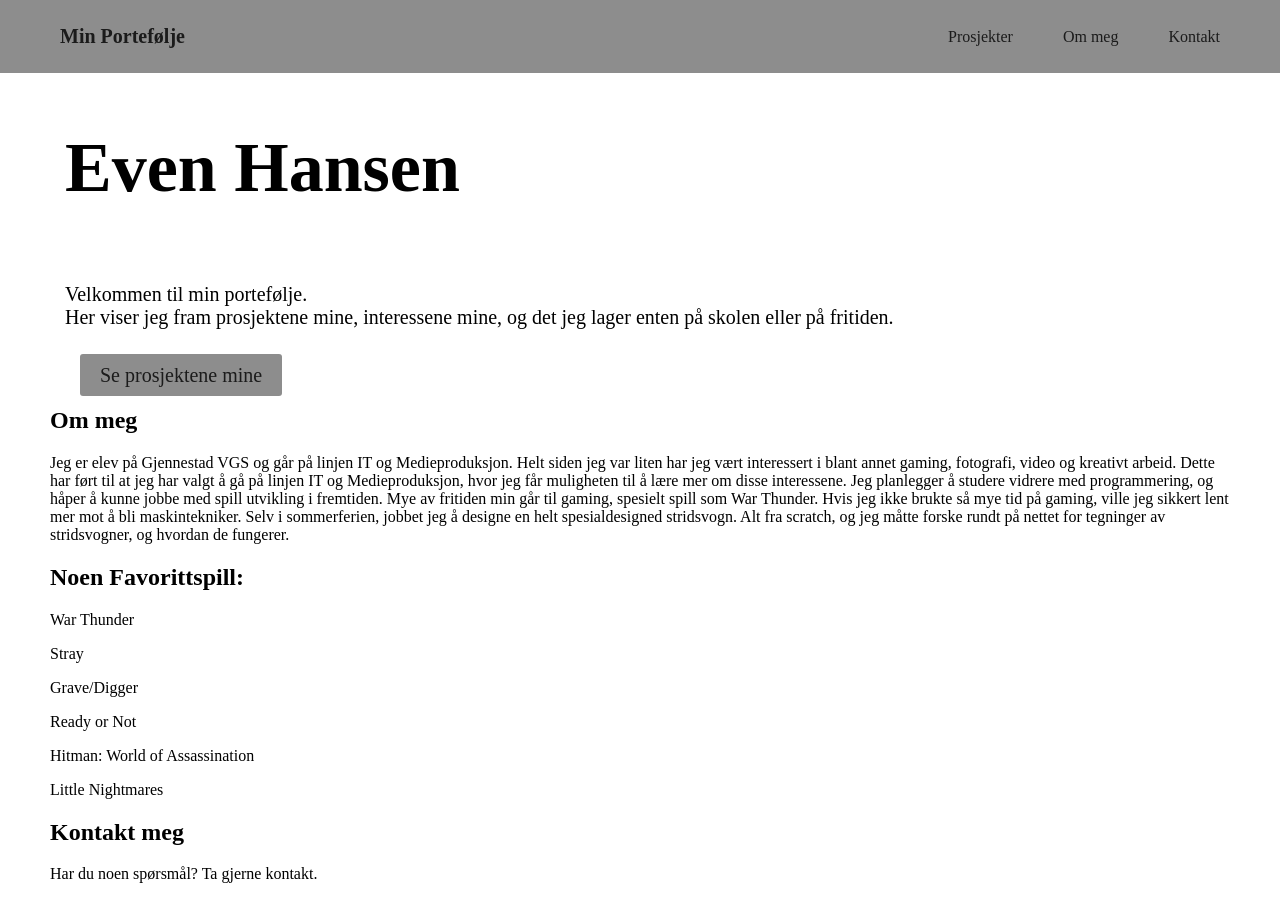
==== index.html @ 784fe70d "CSS prosjekt knapp, større h1 tekst og rafinert intro tekst" ====
<!DOCTYPE html>
<html lang="no">
<head>
    <meta charset="UTF-8">
    <meta name="viewport" content="width=device-width, initial-scale=1.0">
    <title>Min Portefølje</title>
    <link rel="stylesheet" href="styles.css">
</head>

<body>

    <header>
        <nav class="navbar">

            <a href="index.html" class="home">Min Portefølje</a>

            <ul class="nav-links">
                <li><a href="prosjekter.html">Prosjekter</a></li>
                <li><a href="#om meg">Om meg</a></li>
                <li><a href="#kontakt">Kontakt</a></li>
            </ul>

        </nav>
    </header>
  
    <main>

        <h1>Even Hansen</h1>

        <p class="intro">
            Velkommen til min portefølje. <br>
            Her viser jeg fram prosjektene mine,
            interessene mine, og det jeg lager enten på skolen eller på fritiden.
        </p>


        <a href="prosjekter.html" class="button">Se prosjektene mine</a>

        <section id="om meg">
        <h2>Om meg</h2>
        <p>
            Jeg er elev på Gjennestad VGS og går på linjen IT og Medieproduksjon.

            Helt siden jeg var liten har jeg vært interessert i blant annet gaming, fotografi, video og kreativt arbeid.
            Dette har ført til at jeg har valgt å gå på linjen IT og Medieproduksjon, hvor jeg får muligheten til å lære mer om disse interessene.
            Jeg planlegger å studere vidrere med programmering, og håper å kunne jobbe med spill utvikling i fremtiden.

            Mye av fritiden min går til gaming, spesielt spill som War Thunder.
            Hvis jeg ikke brukte så mye tid på gaming, ville jeg sikkert lent mer mot å bli maskintekniker.
            Selv i sommerferien, jobbet jeg å designe en helt spesialdesigned stridsvogn. Alt fra scratch, 
            og jeg måtte forske rundt på nettet for tegninger av stridsvogner, og hvordan de fungerer.
        </p>
        </section>


        <section>
        <h2>Noen Favorittspill:</h2>
        <p>War Thunder</p>
        <p>Stray</p>
        <p>Grave/Digger</p>
        <p>Ready or Not</p>
        <p>Hitman: World of Assassination</p>
        <p>Little Nightmares</p>
        </section>
        

        <section id="kontakt">
        <h2>Kontakt meg</h2>
            <p>
                Har du noen spørsmål?
                Ta gjerne kontakt.
            </p>
        </section>

    </main>

</body>

</html>
---- styles.css ----
html {
    scroll-behavior: smooth;
}

body {
    margin: 0;
}

main {
    padding: 0 50px;
}

header {
    position: sticky;
    top: 0;
    z-index: 1000;
}

.navbar {
    display: flex;
    justify-content: space-between;
    align-items: center;
    padding: 25px 60px;
    background-color: #8d8d8d;
}

.nav-links {
    display: flex;
    gap: 50px;
    list-style: none;
    margin: 0;
    padding: 0;
}

.nav-links a {
    color: #1b1b1b;
    text-decoration: none;
    font-size: 16px;
}

.nav-links a:hover {
    color: #fcfcfc;
}

.home {
    display: flex;
    color:  #1b1b1b;
    text-decoration: none;
    font-size: 20px;
    font-weight: bold;
}

.home:hover {
    color: #fcfcfc;
}

h1 {
    display: flex;
    font-size: 70px;
    margin: 0;
    padding: 55px 15px;
}

.button {
    margin-left: 30px;
    margin-bottom: 20px;
    padding: 10px 20px;
    background-color: #8d8d8d;
    color: #1b1b1b;
    text-decoration: none;
    font-size: 20px;
    border-radius: 3px;
}

.button:hover {
    background-color: #c1bfbf;
    color: #fcfcfc;
}

.intro {
    font-size: 20px;
    margin-bottom: 35px;
    margin-left: 15px;
}
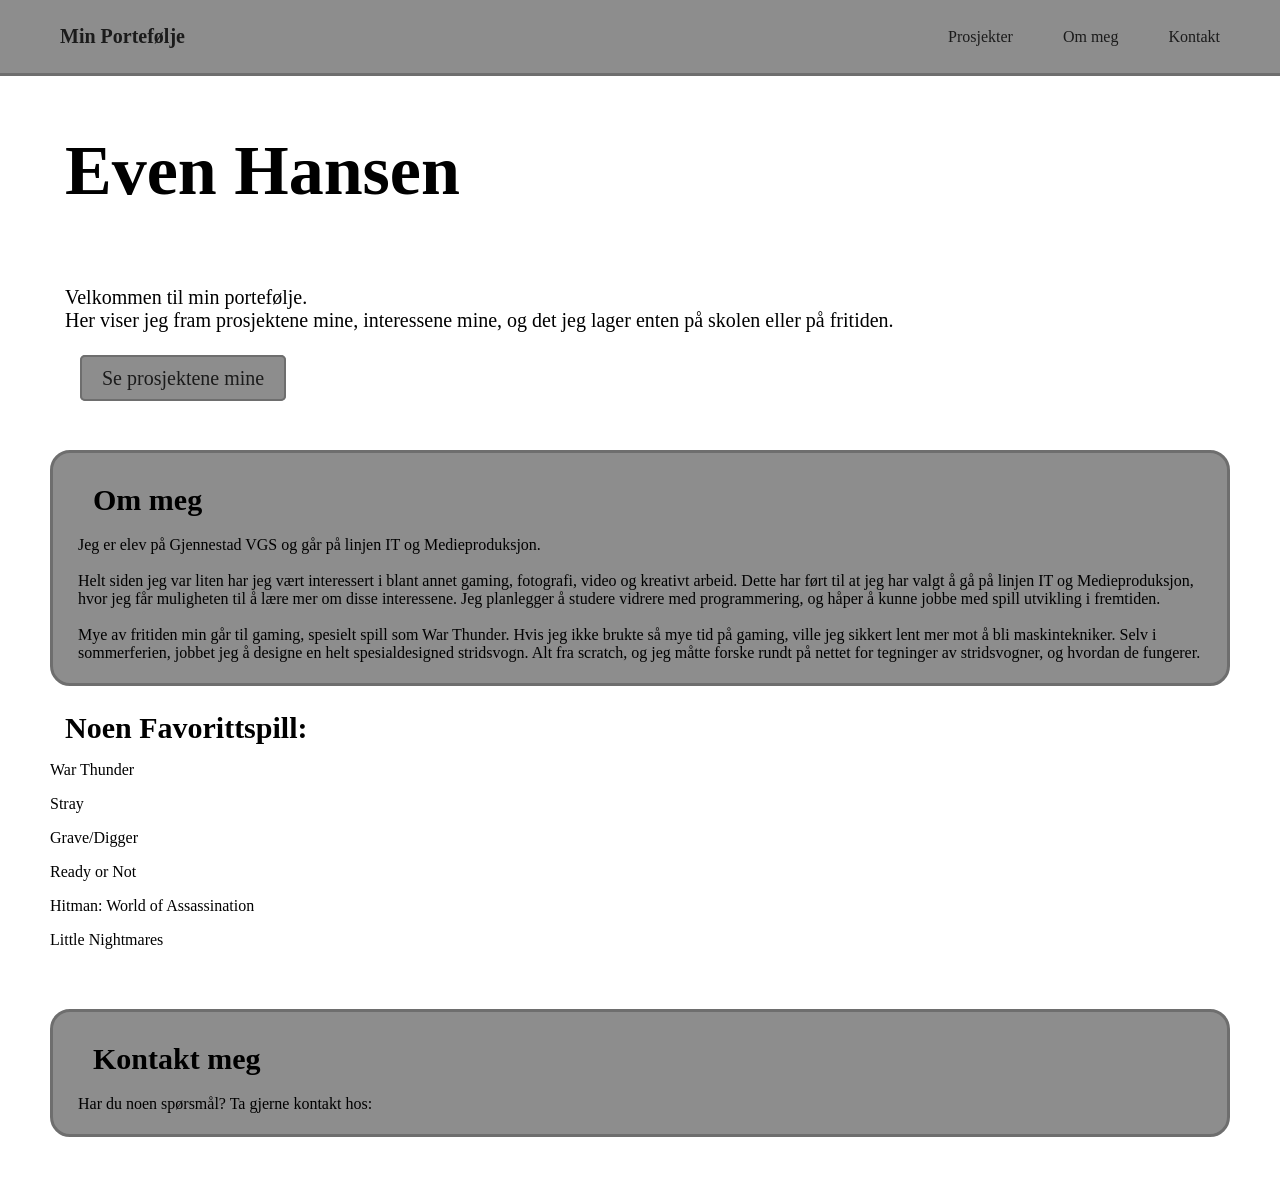
==== commit bfd98a3d: "refinert om-meg og kontakt. Ga borders til dem, button og navbaren" ====
--- a/index.html
+++ b/index.html
@@ -17,7 +17,7 @@
 
             <ul class="nav-links">
                 <li><a href="prosjekter.html">Prosjekter</a></li>
-                <li><a href="#om meg">Om meg</a></li>
+                <li><a href="#om-meg">Om meg</a></li>
                 <li><a href="#kontakt">Kontakt</a></li>
             </ul>
 
@@ -37,15 +37,15 @@
 
         <a href="prosjekter.html" class="button">Se prosjektene mine</a>
 
-        <section id="om meg">
+        <section id="om-meg">
         <h2>Om meg</h2>
         <p>
-            Jeg er elev på Gjennestad VGS og går på linjen IT og Medieproduksjon.
-
+            Jeg er elev på Gjennestad VGS og går på linjen IT og Medieproduksjon. <br>
+            <br>
             Helt siden jeg var liten har jeg vært interessert i blant annet gaming, fotografi, video og kreativt arbeid.
             Dette har ført til at jeg har valgt å gå på linjen IT og Medieproduksjon, hvor jeg får muligheten til å lære mer om disse interessene.
-            Jeg planlegger å studere vidrere med programmering, og håper å kunne jobbe med spill utvikling i fremtiden.
-
+            Jeg planlegger å studere vidrere med programmering, og håper å kunne jobbe med spill utvikling i fremtiden. <br>
+            <br>
             Mye av fritiden min går til gaming, spesielt spill som War Thunder.
             Hvis jeg ikke brukte så mye tid på gaming, ville jeg sikkert lent mer mot å bli maskintekniker.
             Selv i sommerferien, jobbet jeg å designe en helt spesialdesigned stridsvogn. Alt fra scratch, 
@@ -54,7 +54,7 @@
         </section>
 
 
-        <section>
+        <section id="spill">
         <h2>Noen Favorittspill:</h2>
         <p>War Thunder</p>
         <p>Stray</p>
@@ -69,7 +69,7 @@
         <h2>Kontakt meg</h2>
             <p>
                 Har du noen spørsmål?
-                Ta gjerne kontakt.
+                Ta gjerne kontakt hos:
             </p>
         </section>
 
--- a/styles.css
+++ b/styles.css
@@ -22,6 +22,7 @@
     align-items: center;
     padding: 25px 60px;
     background-color: #8d8d8d;
+    border-bottom: 3px solid #6e6e6e;
 }
 
 .nav-links {
@@ -69,16 +70,48 @@
     color: #1b1b1b;
     text-decoration: none;
     font-size: 20px;
-    border-radius: 3px;
+    border-radius: 5px;
+    border: 2px solid #6e6e6e;
 }
 
 .button:hover {
     background-color: #c1bfbf;
     color: #fcfcfc;
+    border: 2px solid #f8f7f7;
 }
 
 .intro {
     font-size: 20px;
     margin-bottom: 35px;
     margin-left: 15px;
+}
+
+h2 {
+    display: flex;
+    font-size: 30px;
+    margin-bottom: 3px;
+    margin-left: 15px;
+}
+
+#om-meg {
+    text-decoration: none;
+    margin-top: 60px;
+    display:flex;
+    flex-direction: column;
+    padding: 5px 25px;
+    border-radius: 20px;
+    background-color: #8d8d8d;
+    border: 3px solid #6e6e6e;
+}
+
+#kontakt {
+    text-decoration: none;
+    margin-top: 60px;
+    margin-bottom: 60px;
+    display:flex;
+    flex-direction: column;
+    padding: 5px 25px;
+    border-radius: 20px;
+    background-color: #8d8d8d;
+    border: 3px solid #6e6e6e;
 }
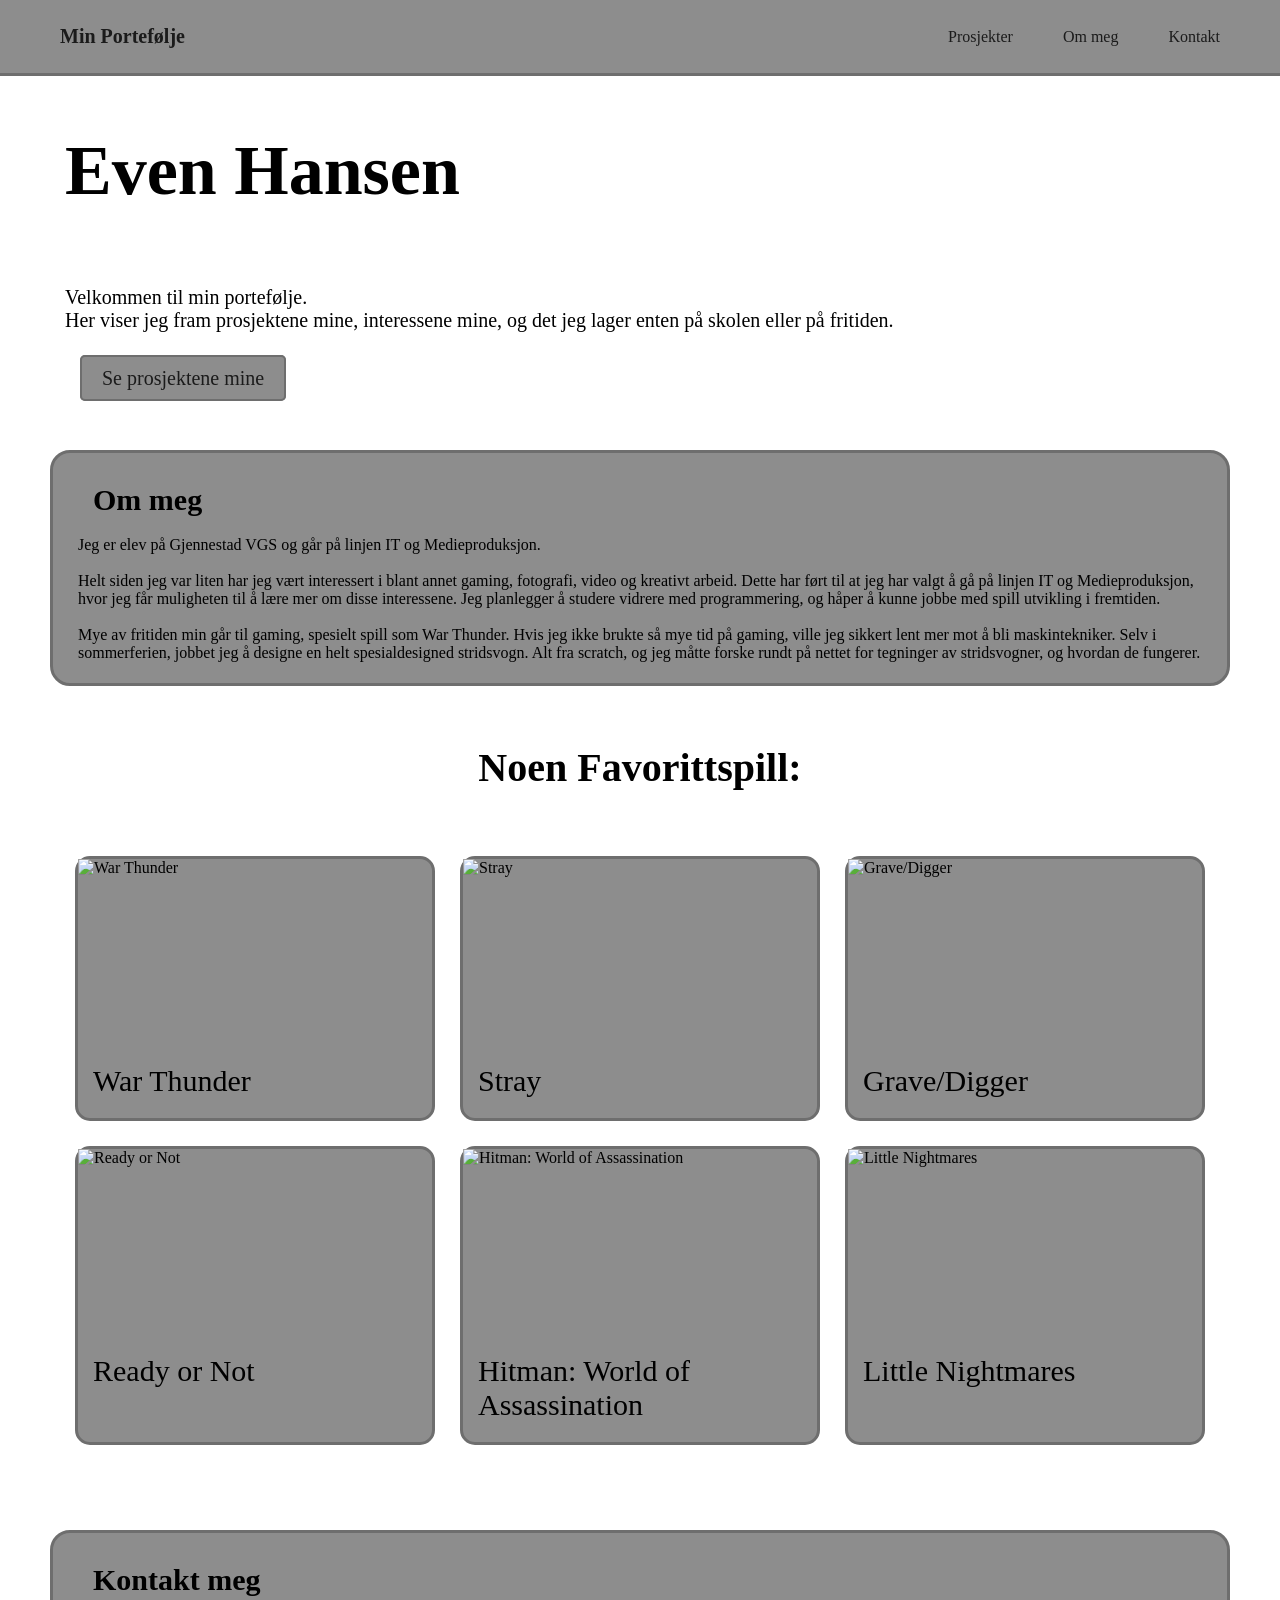
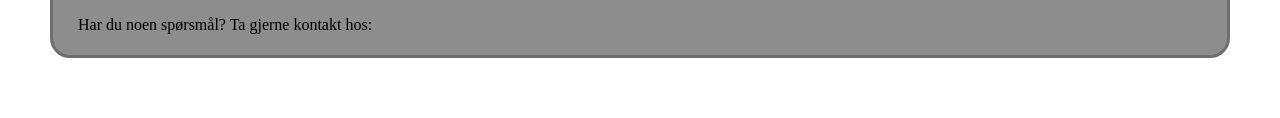
==== commit 841b48b9: "La til ekstra innhold i prosjekt, grid layouts i favouritt spill og prosjekter" ====
--- a/index.html
+++ b/index.html
@@ -53,15 +53,42 @@
         </p>
         </section>
 
+        <br>
 
-        <section id="spill">
-        <h2>Noen Favorittspill:</h2>
-        <p>War Thunder</p>
-        <p>Stray</p>
-        <p>Grave/Digger</p>
-        <p>Ready or Not</p>
-        <p>Hitman: World of Assassination</p>
-        <p>Little Nightmares</p>
+        <p id="favorittspilloverskrift">Noen Favorittspill:</p>
+
+        <section class="favorittspill">
+
+            <section class="spillliste" id="wt">
+                <img src="images/wt.jpg" alt="War Thunder">
+                <p>War Thunder</p>
+            </section>
+
+            <section class="spillliste" id="cat">
+                <img src="images/cat.jpg" alt="Stray">
+                <p>Stray</p>
+            </section>
+
+            <section class="spillliste" id="grave">
+                <img src="images/grave.jpg" alt="Grave/Digger">
+                <p>Grave/Digger</p>
+            </section>
+
+            <section class="spillliste" id="ron">
+                <img src="images/ron.jpg" alt="Ready or Not">
+                <p>Ready or Not</p>
+            </section>
+
+            <section class="spillliste" id="hitmen">
+                <img src="images/hitmen.jpg" alt="Hitman: World of Assassination">
+                <p>Hitman: World of Assassination</p>
+            </section>
+
+            <section class="spillliste" id="lilnightmare">
+                <img src="images/lilnightmare.jpg" alt="Little Nightmares">
+                <p>Little Nightmares</p>
+            </section>
+
         </section>
         
 
--- a/styles.css
+++ b/styles.css
@@ -114,4 +114,96 @@
     border-radius: 20px;
     background-color: #8d8d8d;
     border: 3px solid #6e6e6e;
+}
+
+.prosjektliste {
+    display: grid;
+    grid-template-columns: 1fr 1fr 1fr;
+    gap: 25px;
+    padding: 25px;
+}
+
+.prosjektkort {
+    display: flex;
+    flex-direction: column;
+    background-color: #8d8d8d;
+    border: 3px solid #6e6e6e;
+    border-radius: 15px;
+    transition: transform 0.2s ease;
+}
+
+.prosjektkort img {
+    width: 100%;
+    height: 200px;
+    object-fit: cover;
+}
+
+.prosjektkort h3 {
+    font-size: 20px;
+    margin: 15px 15px 5px;
+}
+
+.prosjektkort p {
+    font-size: 14px;
+    line-height: 1.6;
+    margin: 5px 15px 20px;
+}
+
+.prosjektkort:hover {
+    transform: translateY(-7px);
+}
+
+#favorittspilloverskrift {
+    text-align: center;
+    font-size: 40px;
+    font-weight: bold;
+}
+
+.favorittspill {
+    display: grid;
+    grid-template-columns: 1fr 1fr 1fr;
+    gap: 25px;
+    padding: 25px;
+}
+
+.spillliste {
+    display: flex;
+    flex-direction: column;
+    background-color: #8d8d8d;
+    border: 3px solid #6e6e6e;
+    border-radius: 15px;
+    transition: transform 0.2s ease;
+}
+
+.spillliste img {
+    width: 100%;
+    height: 200px;
+    object-fit: cover;
+}
+
+.spillliste p {
+    font-size: 30px;
+    margin: 5px 15px 20px;
+}
+
+.spillliste:hover {
+    transform: translateY(-7px);
+}
+
+@media (max-width: 900px) {
+    .prosjektliste {
+        grid-template-columns: 1fr 1fr;
+    }
+    .favorittspill {
+        grid-template-columns: 1fr 1fr;
+    }
+}
+
+@media (max-width: 600px) {
+    .prosjektliste {
+        grid-template-columns: 1fr;
+    }
+    .favorittspill {
+        grid-template-columns: 1fr;
+    }
 }
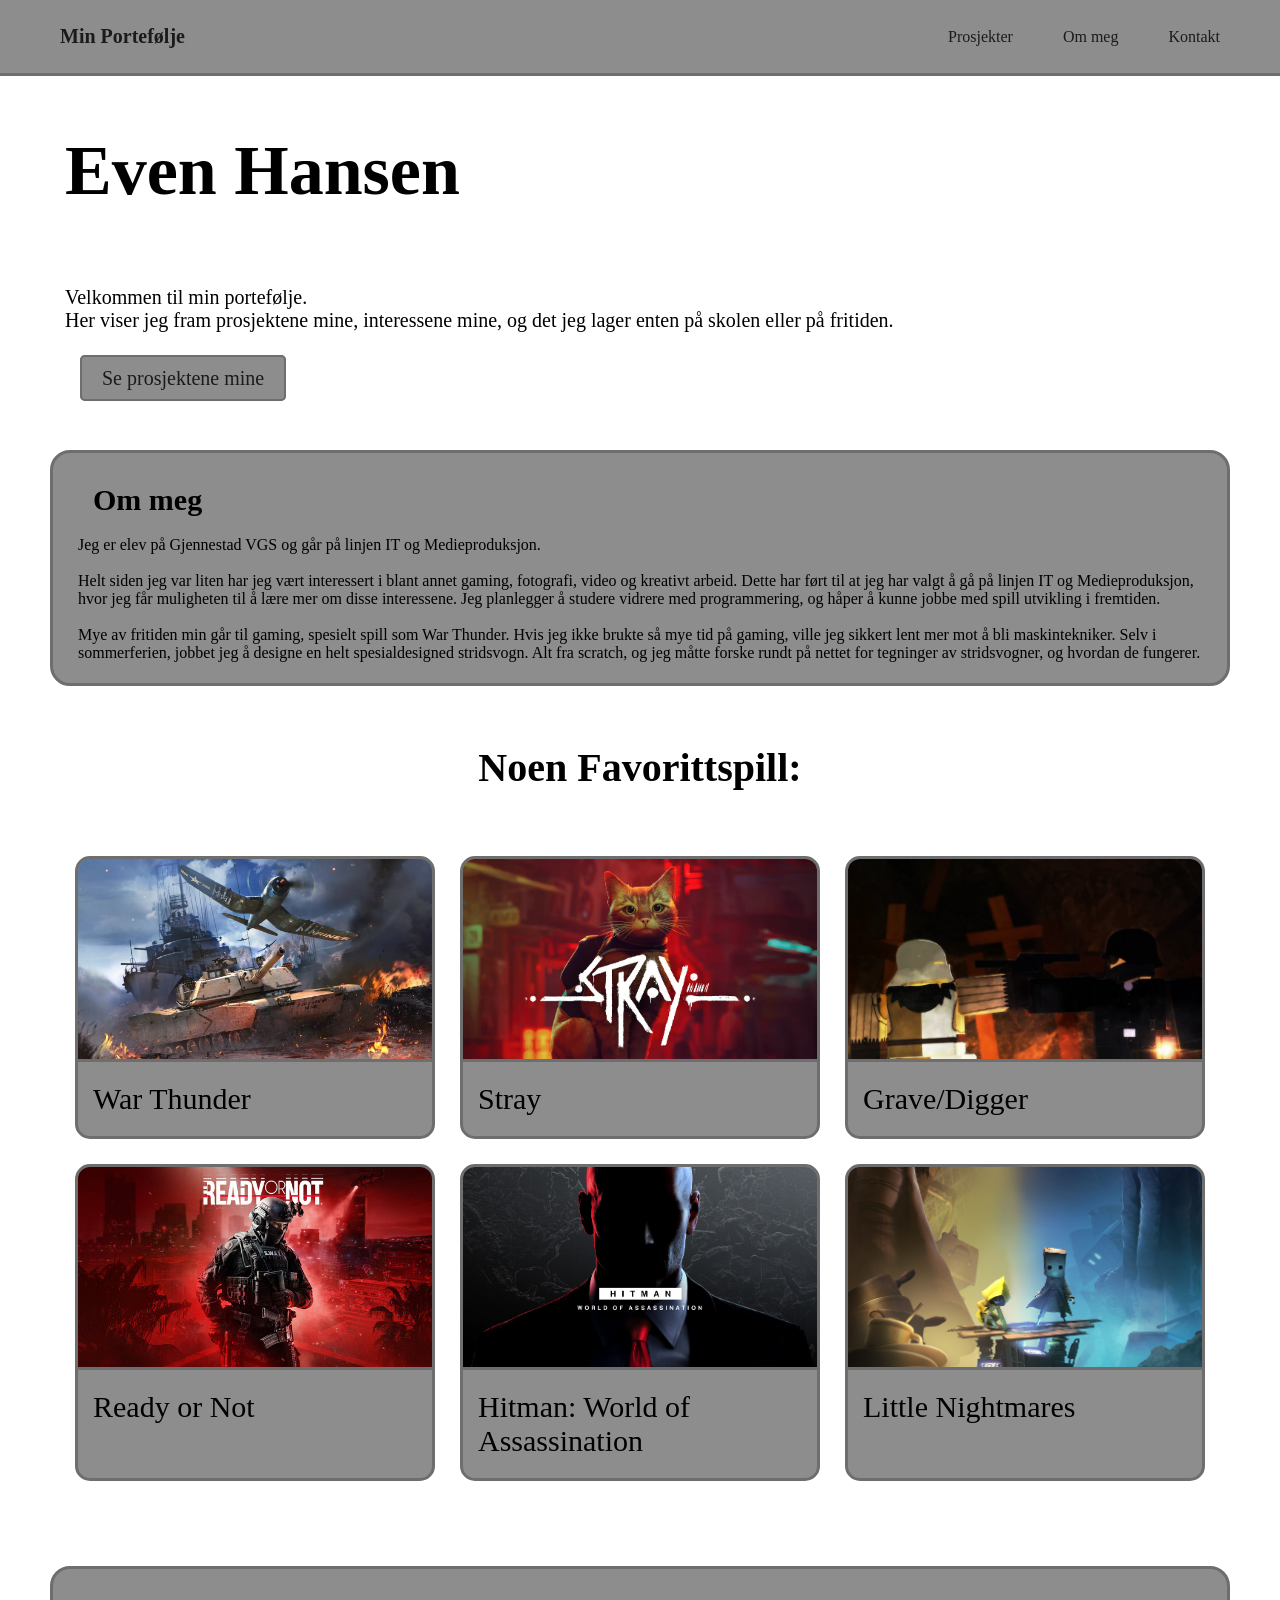
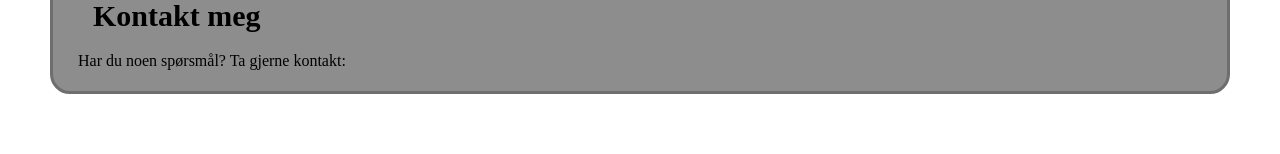
==== commit a4a55b25: "La til bilder + små text endringer" ====
--- a/index.html
+++ b/index.html
@@ -96,7 +96,7 @@
         <h2>Kontakt meg</h2>
             <p>
                 Har du noen spørsmål?
-                Ta gjerne kontakt hos:
+                Ta gjerne kontakt:
             </p>
         </section>
 
--- a/styles.css
+++ b/styles.css
@@ -136,6 +136,8 @@
     width: 100%;
     height: 200px;
     object-fit: cover;
+    border-bottom: 3px solid #6e6e6e;
+    border-radius:12px 12px 0 0;
 }
 
 .prosjektkort h3 {
@@ -179,11 +181,13 @@
     width: 100%;
     height: 200px;
     object-fit: cover;
+    border-bottom: 3px solid #6e6e6e;
+    border-radius:12px 12px 0 0;
 }
 
 .spillliste p {
     font-size: 30px;
-    margin: 5px 15px 20px;
+    margin: 20px 15px 20px;
 }
 
 .spillliste:hover {
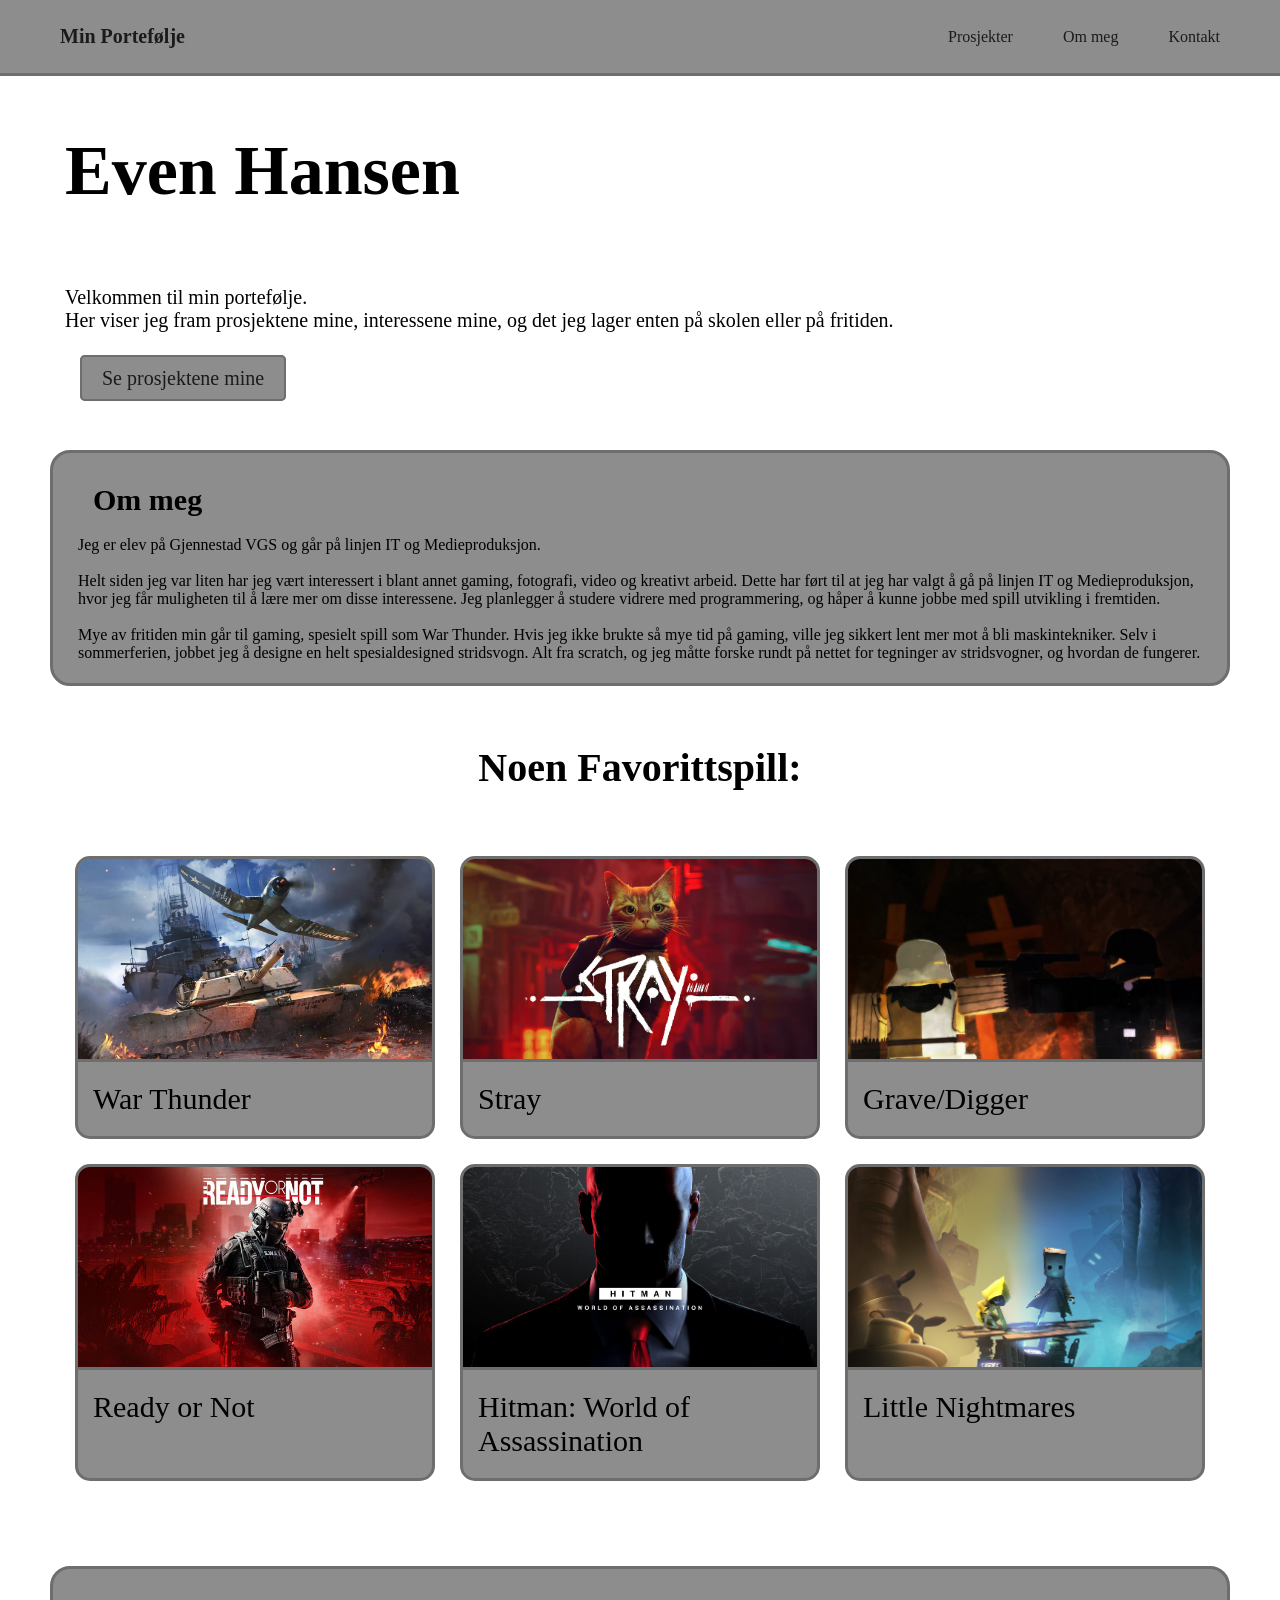
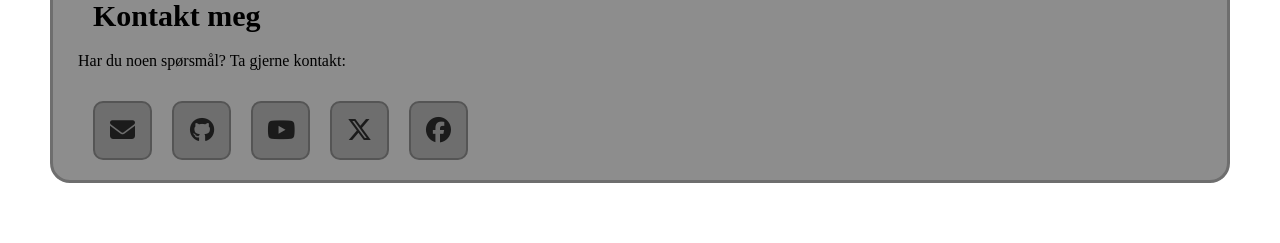
==== commit e2acea97: "La til kontakt knapper" ====
--- a/index.html
+++ b/index.html
@@ -6,6 +6,7 @@
     <meta name="viewport" content="width=device-width, initial-scale=1.0">
     <title>Min Portefølje</title>
     <link rel="stylesheet" href="styles.css">
+    <link rel="stylesheet" href="https://cdnjs.cloudflare.com/ajax/libs/font-awesome/6.7.2/css/all.min.css">
 </head>
 
 <body>
@@ -98,6 +99,30 @@
                 Har du noen spørsmål?
                 Ta gjerne kontakt:
             </p>
+
+            <div class="kontakt-links">
+
+                <a href="mailto:evhan290@gmail.com" class="kontakt-button" aria-label="Email">
+                    <i class="fa-solid fa-envelope"></i>
+                </a>
+
+                <a href="https://github.com/evehan10" class="kontakt-button" target="_blank" rel="noopener noreferrer" aria-label="GitHub">
+                    <i class="fa-brands fa-github"></i>
+                </a>
+
+                <a href="https://www.youtube.com/@Pekkaking_" class="kontakt-button" target="_blank" rel="noopener noreferrer" aria-label="YouTube">
+                    <i class="fa-brands fa-youtube"></i>
+                </a>
+
+                <a href="https://x.com/Pekkaking_" class="kontakt-button" target="_blank" rel="noopener noreferrer" aria-label="Twitter / X">
+                    <i class="fa-brands fa-x-twitter"></i>
+                </a>
+
+                <a href="https://www.facebook.com/profile.php?id=61596301289941&rdid=mySpmAD4IA1RxN4B&share_url=https%253A%252F%252Fwww.facebook.com%252Fshare%252F18nGZPwKS9%252F#" class="kontakt-button" target="_blank" rel="noopener noreferrer" aria-label="Facebook">
+                    <i class="fa-brands fa-facebook"></i>
+                </a>
+
+            </div>
         </section>
 
     </main>
--- a/styles.css
+++ b/styles.css
@@ -43,6 +43,12 @@
     color: #fcfcfc;
 }
 
+.nav-links a:focus-visible {
+    outline: 3px solid #fcfcfc;
+    outline-offset: 12px;
+    border-radius: 1px;
+}
+
 .home {
     display: flex;
     color:  #1b1b1b;
@@ -53,6 +59,12 @@
 
 .home:hover {
     color: #fcfcfc;
+}
+
+.home:focus-visible {
+    outline: 3px solid #fcfcfc;
+    outline-offset: 12px;
+    border-radius: 1px;
 }
 
 h1 {
@@ -78,6 +90,11 @@
     background-color: #c1bfbf;
     color: #fcfcfc;
     border: 2px solid #f8f7f7;
+}
+
+.button:focus-visible {
+    outline: 3px solid #bebebe;
+    outline-offset: 3px;
 }
 
 .intro {
@@ -194,6 +211,43 @@
     transform: translateY(-7px);
 }
 
+.kontakt-links {
+    display: flex;
+    gap: 20px;
+    margin: 15px;
+}
+
+.kontakt-button {
+    display: flex;
+    justify-content: center;
+    align-items: center;
+    width: 55px;
+    height: 55px;
+
+    background-color: #6e6e6e;
+    color: #1b1b1b;
+
+    font-size: 25px;
+    text-decoration: none;
+
+    border-radius: 10px;
+    border: 2px solid #555555;
+
+    transition: 0.2s ease;
+}
+
+.kontakt-button:hover {
+    background-color: #c1bfbf;
+    color: #fcfcfc;
+    border-color: #f8f7f7;
+    transform: translateY(-7px);
+}
+
+.kontakt-button:focus-visible {
+    outline: 3px solid #fcfcfc;
+    outline-offset: 3px;
+}
+
 @media (max-width: 900px) {
     .prosjektliste {
         grid-template-columns: 1fr 1fr;
@@ -210,4 +264,8 @@
     .favorittspill {
         grid-template-columns: 1fr;
     }
+    .kontakt-button {
+        width: 38px;
+        height: 38px;
+    }
 }
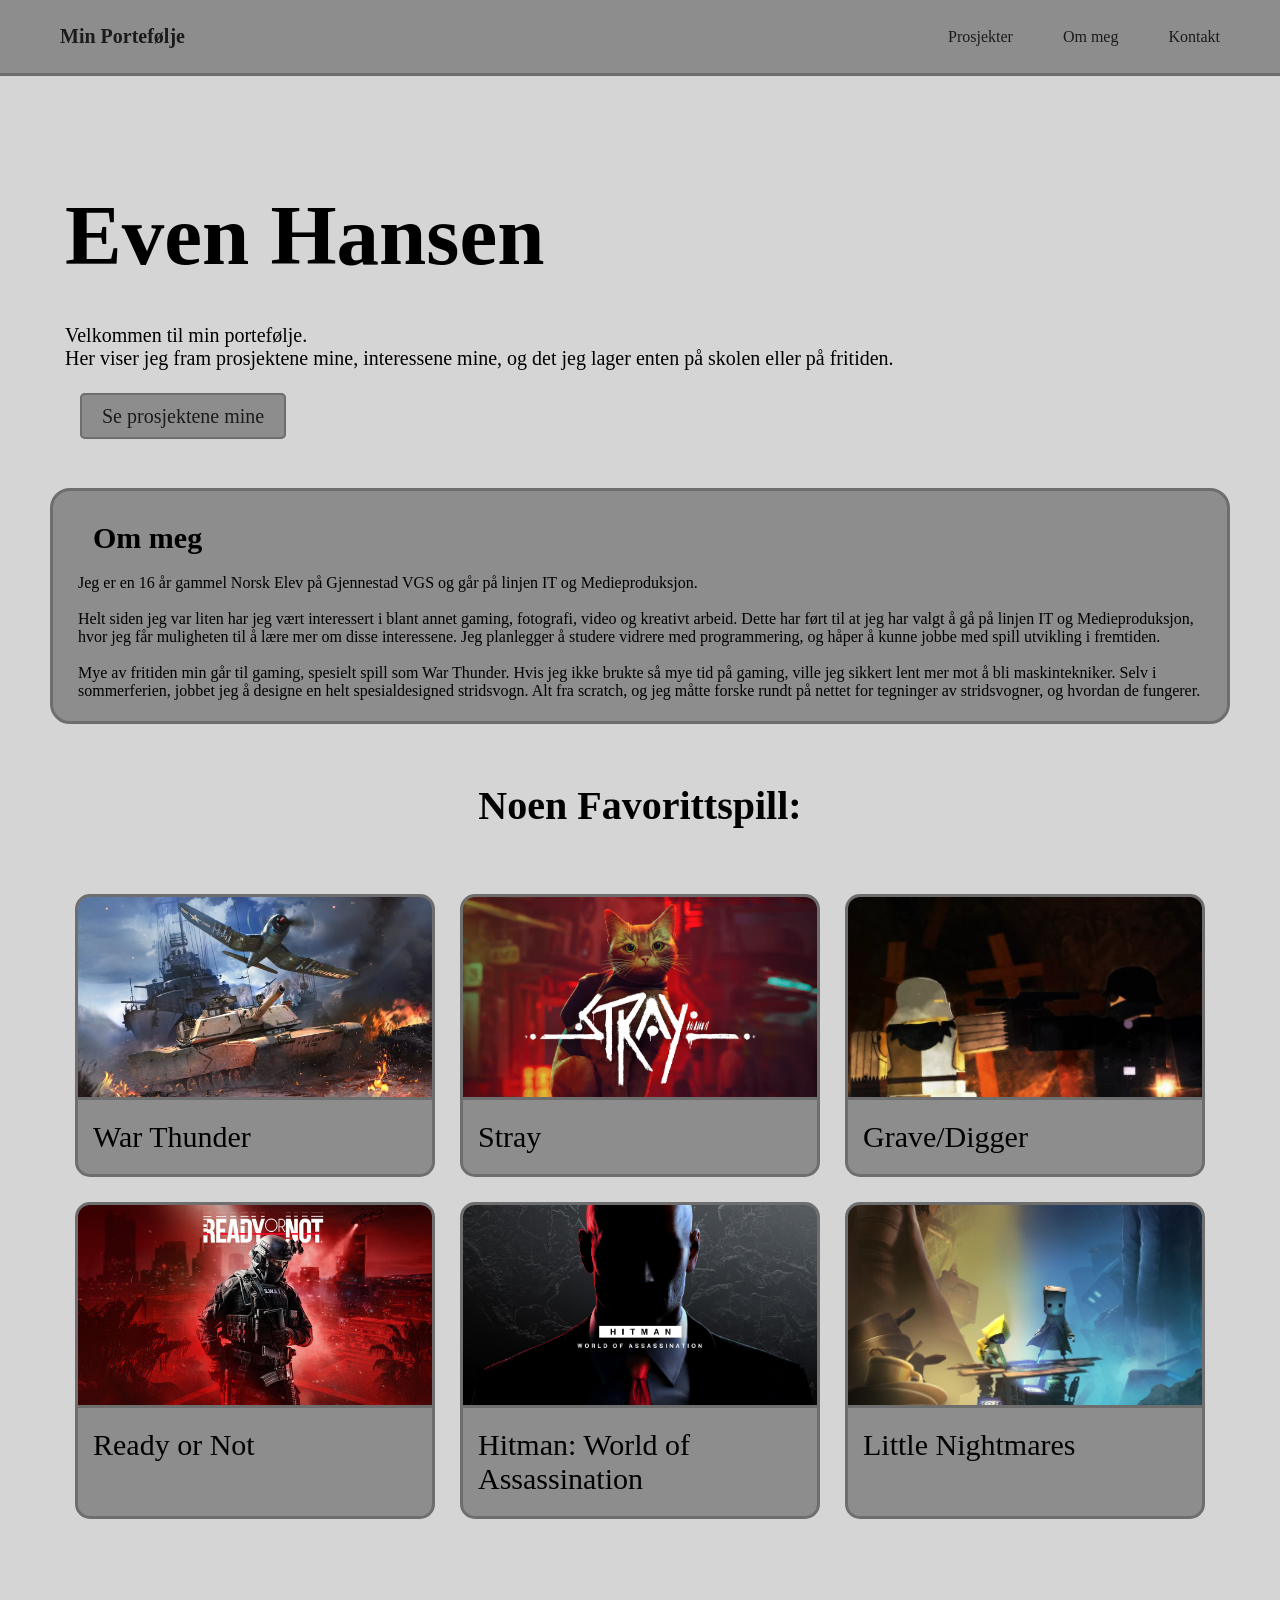
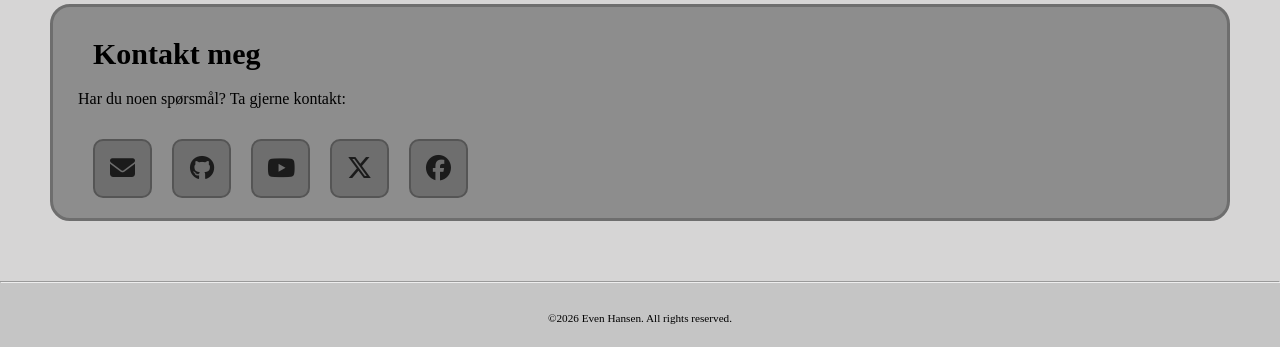
==== commit cf905e6d: "Små tekst endringer + footer" ====
--- a/index.html
+++ b/index.html
@@ -41,7 +41,7 @@
         <section id="om-meg">
         <h2>Om meg</h2>
         <p>
-            Jeg er elev på Gjennestad VGS og går på linjen IT og Medieproduksjon. <br>
+            Jeg er en 16 år gammel Norsk Elev på Gjennestad VGS og går på linjen IT og Medieproduksjon. <br>
             <br>
             Helt siden jeg var liten har jeg vært interessert i blant annet gaming, fotografi, video og kreativt arbeid.
             Dette har ført til at jeg har valgt å gå på linjen IT og Medieproduksjon, hvor jeg får muligheten til å lære mer om disse interessene.
@@ -127,6 +127,13 @@
 
     </main>
 
+     <footer>
+        <hr>
+        <br>
+        <p id="copyright">©2026 Even Hansen. All rights reserved.</p>
+        <br>
+    </footer>
+
 </body>
 
 </html>
--- a/styles.css
+++ b/styles.css
@@ -1,5 +1,6 @@
 html {
     scroll-behavior: smooth;
+    background-color: #d6d5d5;
 }
 
 body {
@@ -16,6 +17,12 @@
     z-index: 1000;
 }
 
+footer {
+    font-size: 0.7rem;
+    text-align: center;
+    background-color: #c5c5c5;
+}
+
 .navbar {
     display: flex;
     justify-content: space-between;
@@ -69,9 +76,11 @@
 
 h1 {
     display: flex;
-    font-size: 70px;
+    font-size: 85px;
     margin: 0;
-    padding: 55px 15px;
+    margin-top: 110px;
+    margin-bottom: 40px;
+    padding: 0px 15px;
 }
 
 .button {
@@ -268,4 +277,4 @@
         width: 38px;
         height: 38px;
     }
-}+}
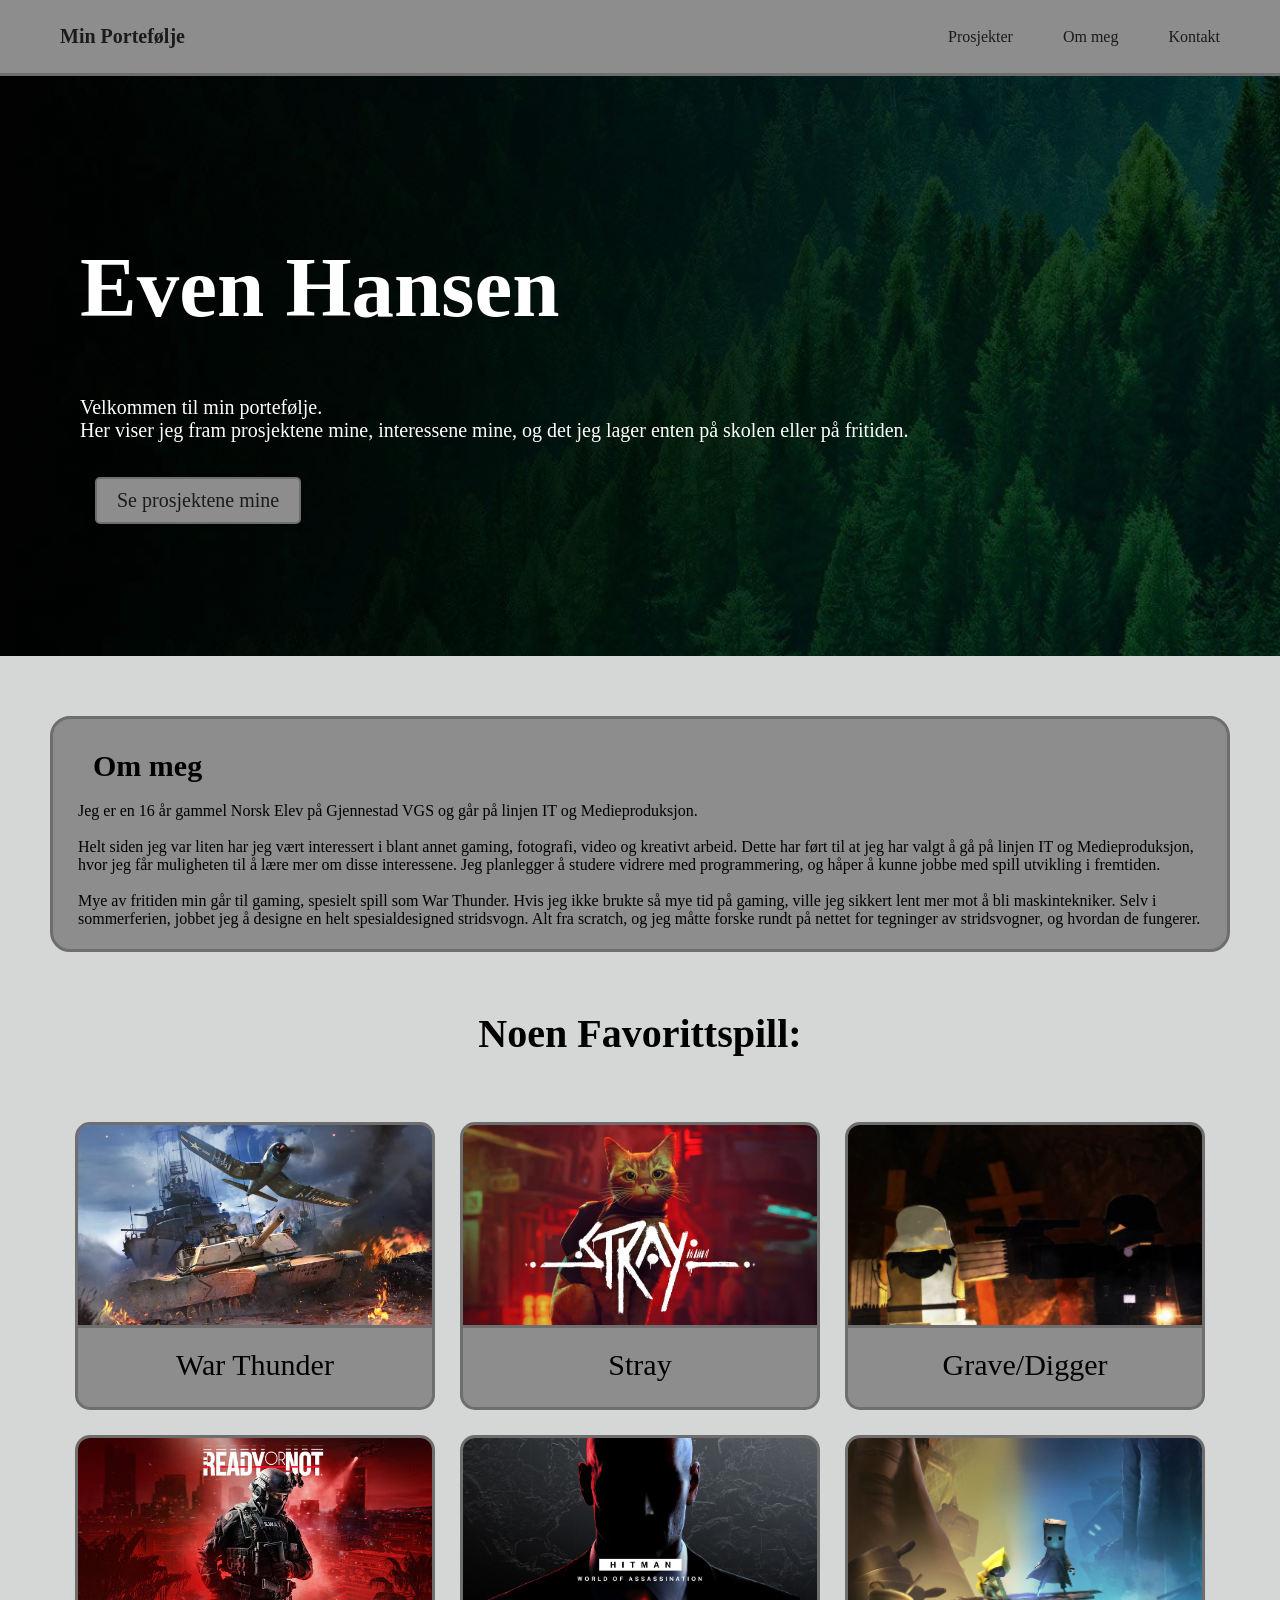
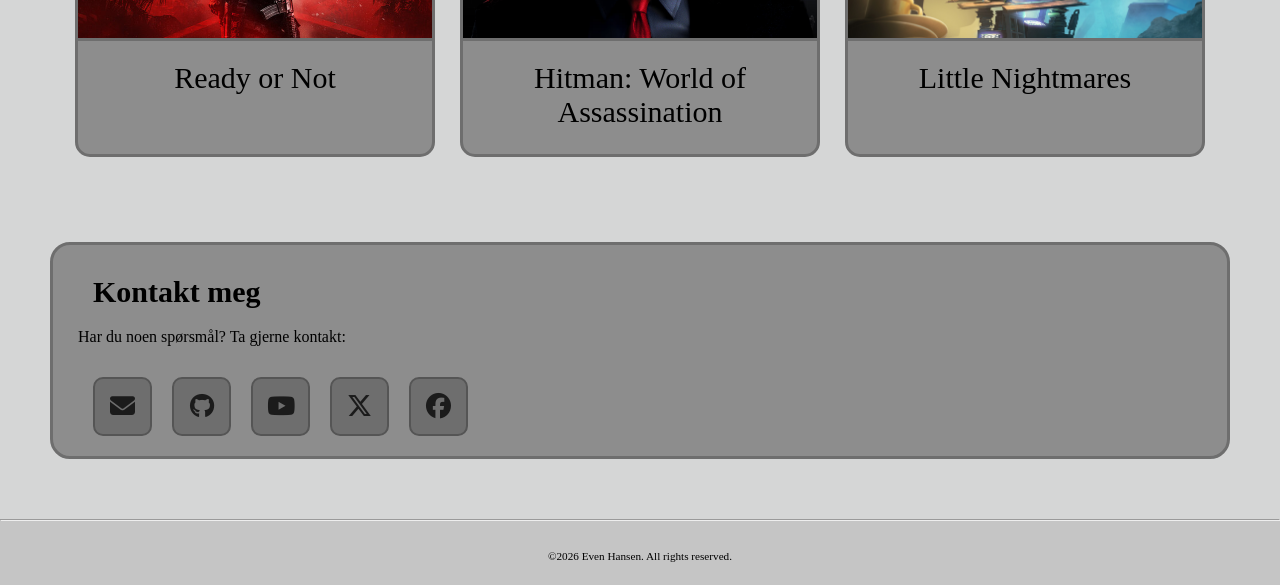
==== commit c4e4cd09: "Background image + små justeringer" ====
--- a/index.html
+++ b/index.html
@@ -27,16 +27,19 @@
   
     <main>
 
-        <h1>Even Hansen</h1>
+        <section class="hero">
+            <div class="hero-content">
+                <h1>Even Hansen</h1>
 
-        <p class="intro">
-            Velkommen til min portefølje. <br>
-            Her viser jeg fram prosjektene mine,
-            interessene mine, og det jeg lager enten på skolen eller på fritiden.
-        </p>
+                <p class="intro">
+                    Velkommen til min portefølje. <br>
+                    Her viser jeg fram prosjektene mine,
+                    interessene mine, og det jeg lager enten på skolen eller på fritiden.
+                </p>
 
-
-        <a href="prosjekter.html" class="button">Se prosjektene mine</a>
+                <a href="prosjekter.html" class="button">Se prosjektene mine</a>
+            </div>
+        </section>
 
         <section id="om-meg">
         <h2>Om meg</h2>
--- a/styles.css
+++ b/styles.css
@@ -1,6 +1,6 @@
 html {
     scroll-behavior: smooth;
-    background-color: #d6d5d5;
+    background-color: #d5d6d6;
 }
 
 body {
@@ -23,6 +23,50 @@
     background-color: #c5c5c5;
 }
 
+.hero {
+    background-image:
+        linear-gradient(rgba(0, 0, 0, 0.4), rgba(0, 0, 0, 0.4)),
+        url("images/background.jpg");
+
+    background-size: cover;
+    background-position: center;
+    background-repeat: no-repeat;
+
+    min-height: 500px;
+
+    display: flex;
+    align-items: center;
+
+    margin: 0 -50px;
+    padding: 40px 65px;
+
+    color: white;
+}
+
+.hero-content {
+    display: flex;
+    flex-direction: column;
+    align-items: flex-start;
+}
+
+.hero h1 {
+    display: flex;
+    font-size: 85px;
+    margin: 0;
+    margin-top: 50px;
+    margin-bottom: 40px;
+    padding: 0px 15px;
+}
+
+h1 {
+    display: flex;
+    font-size: 85px;
+    margin: 0;
+    margin-top: 130px;
+    margin-bottom: 40px;
+    padding: 0px 15px;
+}
+
 .navbar {
     display: flex;
     justify-content: space-between;
@@ -72,15 +116,6 @@
     outline: 3px solid #fcfcfc;
     outline-offset: 12px;
     border-radius: 1px;
-}
-
-h1 {
-    display: flex;
-    font-size: 85px;
-    margin: 0;
-    margin-top: 110px;
-    margin-bottom: 40px;
-    padding: 0px 15px;
 }
 
 .button {
@@ -213,7 +248,8 @@
 
 .spillliste p {
     font-size: 30px;
-    margin: 20px 15px 20px;
+    margin: 20px 15px 25px;
+    text-align: center;
 }
 
 .spillliste:hover {
@@ -257,6 +293,39 @@
     outline-offset: 3px;
 }
 
+.foto-galleri {
+    overflow: hidden;
+    padding: 30px 0;
+    border-top: 1px solid #252d38;
+    border-bottom: 1px solid #252d38;
+}
+
+.foto-visning {
+    display: flex;
+    width: max-content;
+    gap: 20px;
+    animation: move-photos 90s linear infinite;
+}
+
+.foto-visning img {
+    width: 280px;
+    height: 180px;
+    object-fit: cover;
+    border-radius: 7px;
+    border: 2px solid #252d38;
+    flex-shrink: 0;
+}
+
+@keyframes move-photos {
+    from {
+        transform: translateX(0);
+    }
+
+    to {
+        transform: translateX(-50%);
+    }
+}
+
 @media (max-width: 900px) {
     .prosjektliste {
         grid-template-columns: 1fr 1fr;
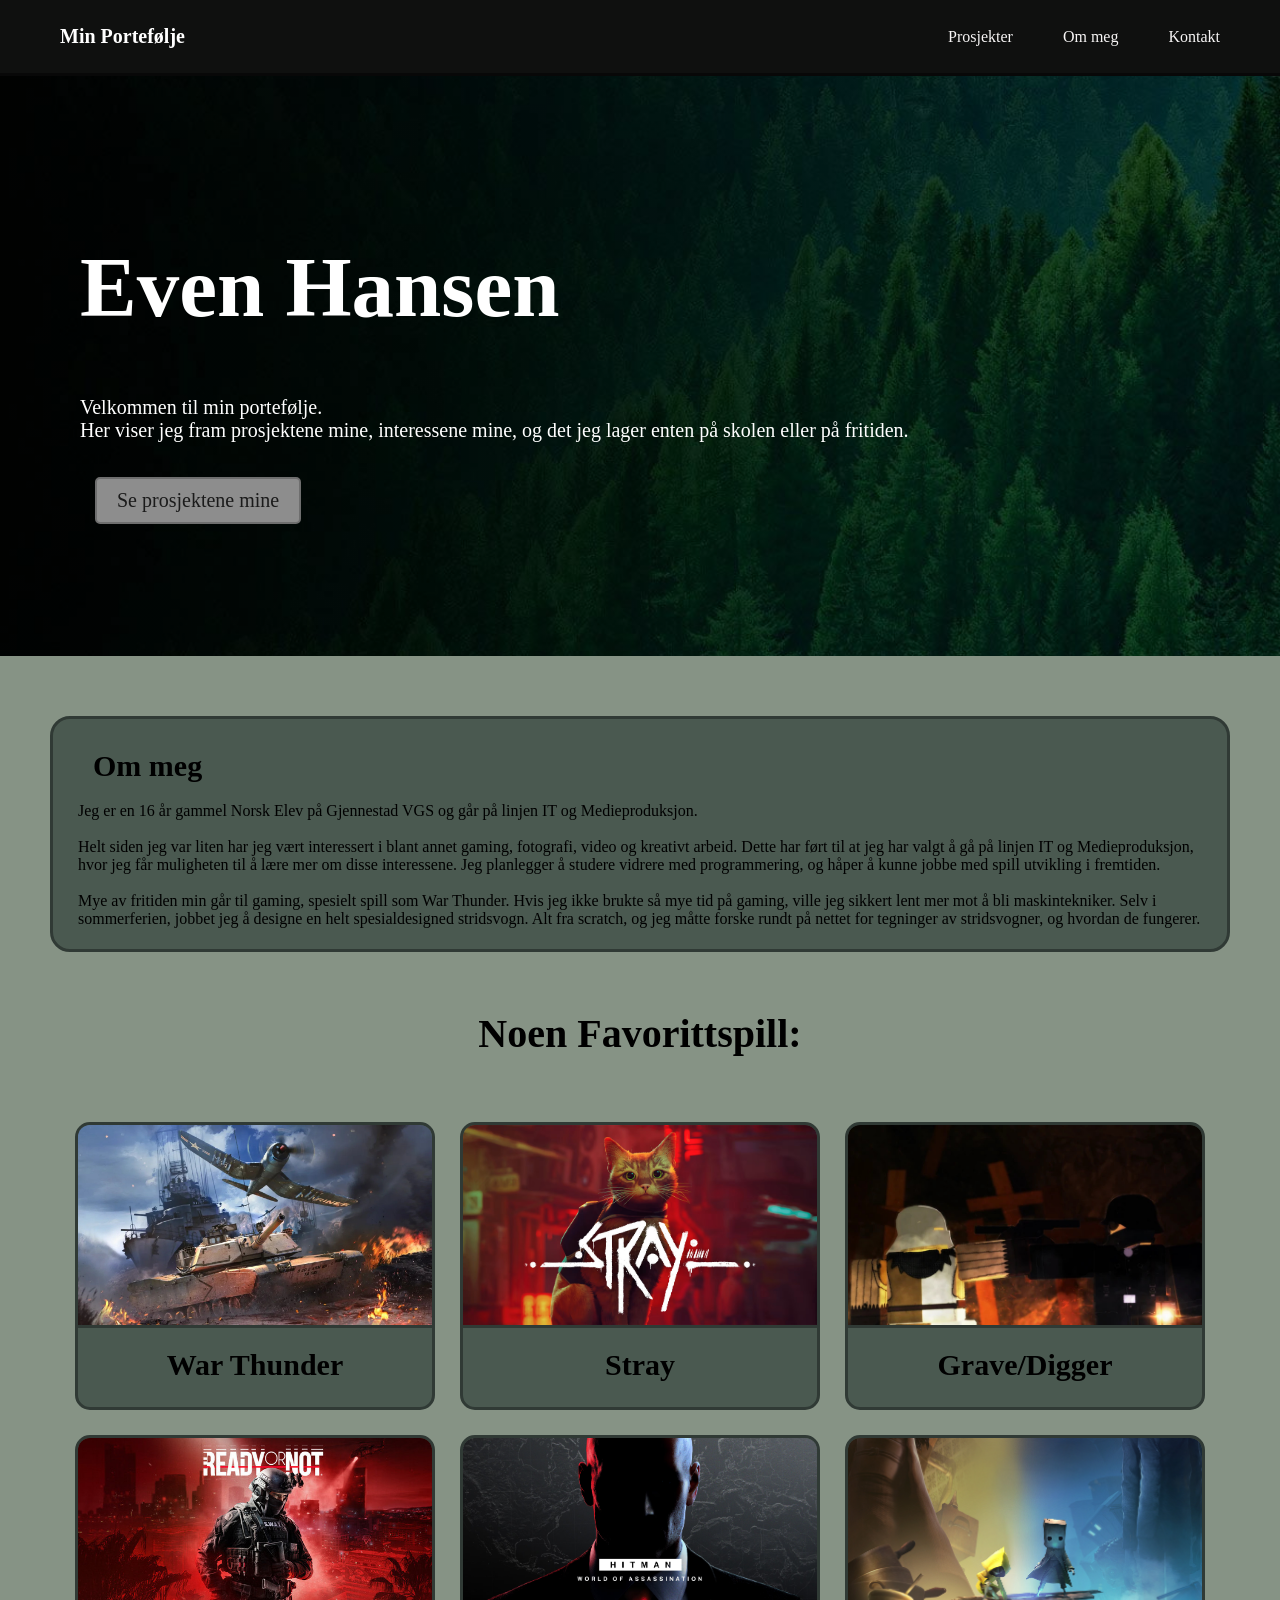
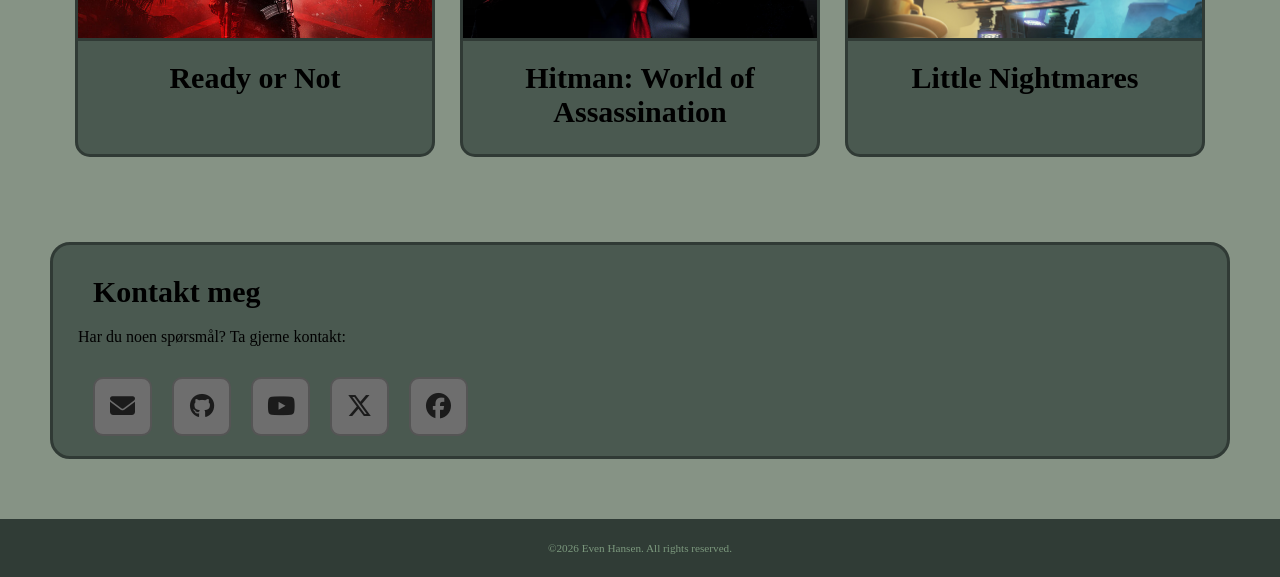
==== commit d659fa88: "Farge endringer + små formaterings endringer" ====
--- a/index.html
+++ b/index.html
@@ -65,32 +65,32 @@
 
             <section class="spillliste" id="wt">
                 <img src="images/wt.jpg" alt="War Thunder">
-                <p>War Thunder</p>
+                <p><b>War Thunder</b></p>
             </section>
 
             <section class="spillliste" id="cat">
                 <img src="images/cat.jpg" alt="Stray">
-                <p>Stray</p>
+                <p><b>Stray</b></p>
             </section>
 
             <section class="spillliste" id="grave">
                 <img src="images/grave.jpg" alt="Grave/Digger">
-                <p>Grave/Digger</p>
+                <p><b>Grave/Digger</b></p>
             </section>
 
             <section class="spillliste" id="ron">
                 <img src="images/ron.jpg" alt="Ready or Not">
-                <p>Ready or Not</p>
+                <p><b>Ready or Not</b></p>
             </section>
 
             <section class="spillliste" id="hitmen">
                 <img src="images/hitmen.jpg" alt="Hitman: World of Assassination">
-                <p>Hitman: World of Assassination</p>
+                <p><b>Hitman: World of Assassination</b></p>
             </section>
 
             <section class="spillliste" id="lilnightmare">
                 <img src="images/lilnightmare.jpg" alt="Little Nightmares">
-                <p>Little Nightmares</p>
+                <p><b>Little Nightmares</b></p>
             </section>
 
         </section>
@@ -131,7 +131,6 @@
     </main>
 
      <footer>
-        <hr>
         <br>
         <p id="copyright">©2026 Even Hansen. All rights reserved.</p>
         <br>
--- a/styles.css
+++ b/styles.css
@@ -1,6 +1,6 @@
 html {
     scroll-behavior: smooth;
-    background-color: #d5d6d6;
+    background-color: #869385;
 }
 
 body {
@@ -20,7 +20,8 @@
 footer {
     font-size: 0.7rem;
     text-align: center;
-    background-color: #c5c5c5;
+    background-color: #303c36;
+    color:#7b987d
 }
 
 .hero {
@@ -58,22 +59,13 @@
     padding: 0px 15px;
 }
 
-h1 {
-    display: flex;
-    font-size: 85px;
-    margin: 0;
-    margin-top: 130px;
-    margin-bottom: 40px;
-    padding: 0px 15px;
-}
-
 .navbar {
     display: flex;
     justify-content: space-between;
     align-items: center;
     padding: 25px 60px;
-    background-color: #8d8d8d;
-    border-bottom: 3px solid #6e6e6e;
+    background-color: #0f100f;
+    border-bottom: 3px solid #080808;
 }
 
 .nav-links {
@@ -85,13 +77,13 @@
 }
 
 .nav-links a {
-    color: #1b1b1b;
+    color: #f7f5f5;
     text-decoration: none;
     font-size: 16px;
 }
 
 .nav-links a:hover {
-    color: #fcfcfc;
+    color: #aaaaaa;
 }
 
 .nav-links a:focus-visible {
@@ -102,14 +94,14 @@
 
 .home {
     display: flex;
-    color:  #1b1b1b;
+    color:  #ffffff;
     text-decoration: none;
     font-size: 20px;
     font-weight: bold;
 }
 
 .home:hover {
-    color: #fcfcfc;
+    color: #aaaaaa;
 }
 
 .home:focus-visible {
@@ -161,8 +153,8 @@
     flex-direction: column;
     padding: 5px 25px;
     border-radius: 20px;
-    background-color: #8d8d8d;
-    border: 3px solid #6e6e6e;
+    background-color: #4a5950;
+    border: 3px solid #303a35;
 }
 
 #kontakt {
@@ -173,8 +165,8 @@
     flex-direction: column;
     padding: 5px 25px;
     border-radius: 20px;
-    background-color: #8d8d8d;
-    border: 3px solid #6e6e6e;
+    background-color: #4a5950;
+    border: 3px solid #303a35;
 }
 
 .prosjektliste {
@@ -187,8 +179,8 @@
 .prosjektkort {
     display: flex;
     flex-direction: column;
-    background-color: #8d8d8d;
-    border: 3px solid #6e6e6e;
+    background-color: #4a5950;
+    border: 3px solid #303a35;
     border-radius: 15px;
     transition: transform 0.2s ease;
 }
@@ -197,7 +189,7 @@
     width: 100%;
     height: 200px;
     object-fit: cover;
-    border-bottom: 3px solid #6e6e6e;
+    border-bottom: 3px solid #303a35;
     border-radius:12px 12px 0 0;
 }
 
@@ -232,8 +224,8 @@
 .spillliste {
     display: flex;
     flex-direction: column;
-    background-color: #8d8d8d;
-    border: 3px solid #6e6e6e;
+    background-color: #4a5950;
+    border: 3px solid #303a35;
     border-radius: 15px;
     transition: transform 0.2s ease;
 }
@@ -242,7 +234,7 @@
     width: 100%;
     height: 200px;
     object-fit: cover;
-    border-bottom: 3px solid #6e6e6e;
+    border-bottom: 3px solid #303a35;
     border-radius:12px 12px 0 0;
 }
 
@@ -295,9 +287,11 @@
 
 .foto-galleri {
     overflow: hidden;
-    padding: 30px 0;
+    padding: 10px;
+    margin: -50px;
     border-top: 1px solid #252d38;
     border-bottom: 1px solid #252d38;
+    background-color: #4a5950;
 }
 
 .foto-visning {
@@ -333,6 +327,9 @@
     .favorittspill {
         grid-template-columns: 1fr 1fr;
     }
+    .hero h1 {
+        font-size:75px;
+    }
 }
 
 @media (max-width: 600px) {
@@ -346,4 +343,7 @@
         width: 38px;
         height: 38px;
     }
-}
+    .hero h1 {
+        font-size:60px;
+    }
+}
